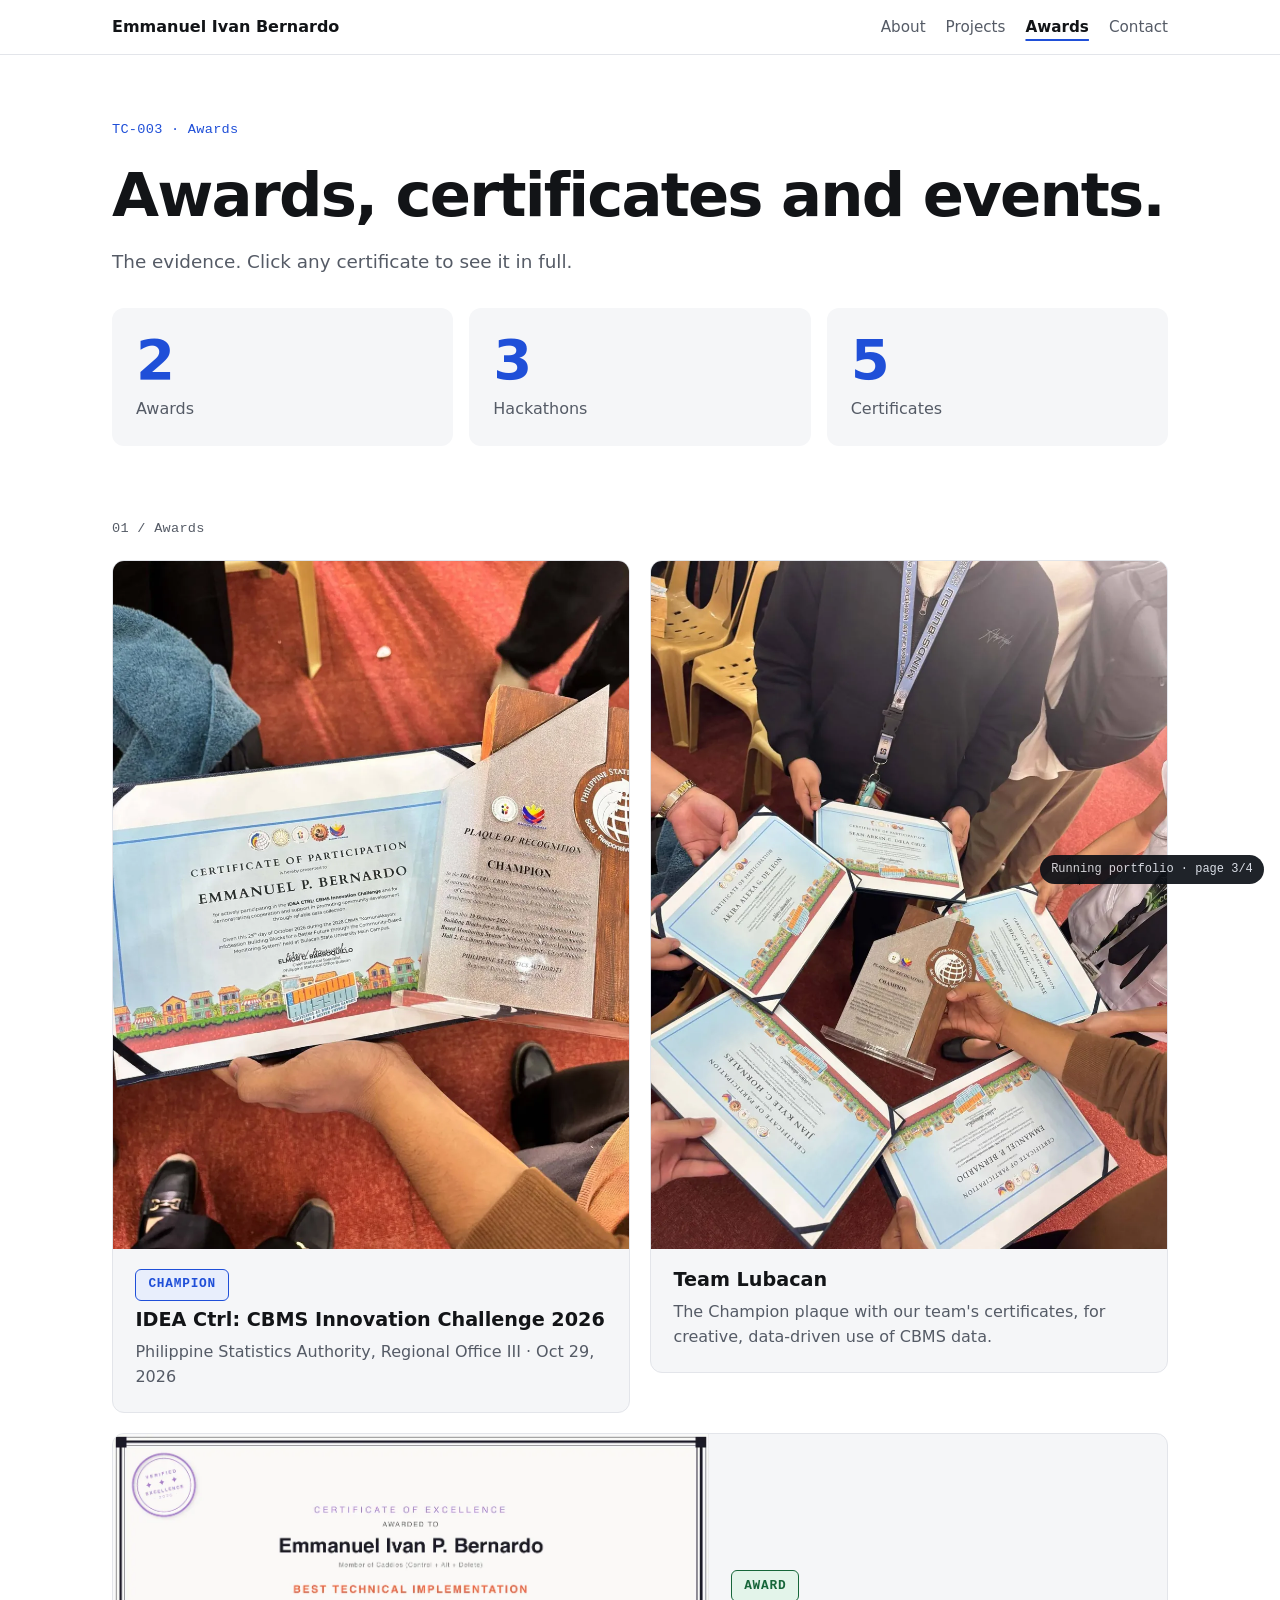
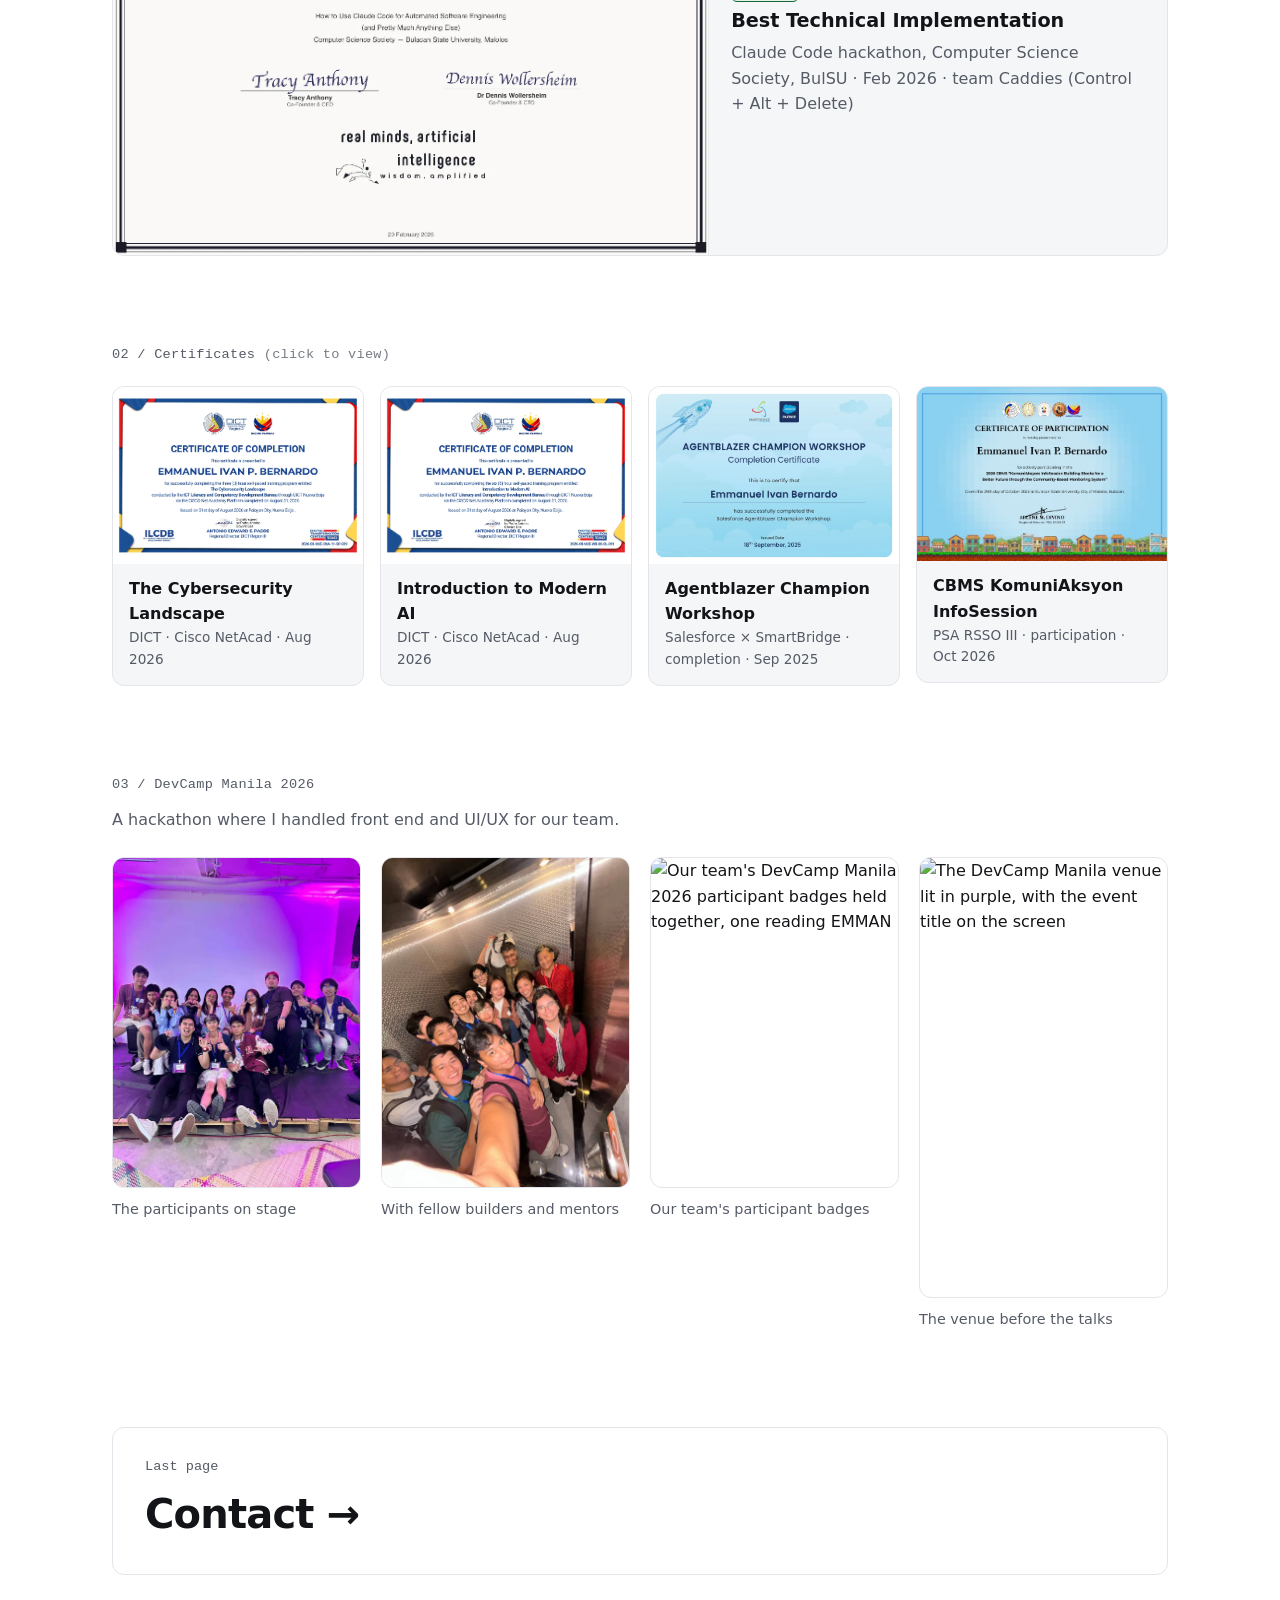
==== awards.html @ 06987fdd "Split portfolio into 4 pages, add portrait and proof buttons" ====
<!DOCTYPE html>
<html lang="en">
  <head>
    <meta charset="utf-8">
    <meta name="viewport" content="width=device-width, initial-scale=1">
    <meta name="color-scheme" content="light dark">
    <meta name="description" content="Awards, certificates and events of Emmanuel Ivan Bernardo.">
    <title>Awards · Emmanuel Ivan Bernardo</title>
    <link rel="stylesheet" href="styles.css">
    <script src="script.js" defer></script>
  </head>
  <body data-page="3">
    <a class="skip-link" href="#main">Skip to content</a>
    <div class="progress" aria-hidden="true"><div class="progress-bar" id="progress-bar"></div></div>
    <p class="progress-label" id="progress-label" aria-hidden="true"></p>

    <header class="site-header">
      <div class="container header-inner">
        <a class="name" href="index.html">Emmanuel Ivan Bernardo</a>
        <nav aria-label="Main">
          <ul class="nav-list">
            <li><a href="index.html">About</a></li>
            <li><a href="projects.html">Projects</a></li>
            <li><a href="awards.html" aria-current="page">Awards</a></li>
            <li><a href="thanks.html">Contact</a></li>
          </ul>
        </nav>
      </div>
    </header>

    <main id="main" class="container">
      <header class="page-head">
        <p class="label">TC-003 · Awards</p>
        <h1>Awards, certificates and events.</h1>
        <p class="lead">The evidence. Click any certificate to see it in full.</p>
      </header>

      <ul class="stats reveal">
        <li><span class="stat-number">2</span><span class="stat-label">Awards</span></li>
        <li><span class="stat-number">3</span><span class="stat-label">Hackathons</span></li>
        <li><span class="stat-number">5</span><span class="stat-label">Certificates</span></li>
      </ul>

      <section class="section" aria-labelledby="awards-title">
        <p class="section-label reveal" id="awards-title">01 / Awards</p>
        <div class="bento">
          <article class="tile reveal">
            <img src="images/psa-champion.webp" alt="Emmanuel holding his IDEA Ctrl certificate next to the Champion plaque from the Philippine Statistics Authority" width="1000" height="1333" loading="lazy">
            <div class="tile-text">
              <span class="status champion">Champion</span>
              <h3>IDEA Ctrl: CBMS Innovation Challenge 2026</h3>
              <p>Philippine Statistics Authority, Regional Office III · Oct 29, 2026</p>
            </div>
          </article>

          <article class="tile reveal">
            <img src="images/psa-team.webp" alt="The IDEA Ctrl Champion plaque surrounded by the team's certificates" width="1000" height="1333" loading="lazy">
            <div class="tile-text">
              <h3>Team Lubacan</h3>
              <p>The Champion plaque with our team's certificates, for creative, data-driven use of CBMS data.</p>
            </div>
          </article>

          <article class="tile tile-wide reveal">
            <button type="button" class="cert-open" data-full="images/cert-best-technical.webp" data-title="Certificate of Excellence: Best Technical Implementation">
              <img src="images/cert-best-technical.webp" alt="Certificate of Excellence for Best Technical Implementation" width="1287" height="909" loading="lazy">
            </button>
            <div class="tile-text">
              <span class="status pass">Award</span>
              <h3>Best Technical Implementation</h3>
              <p>Claude Code hackathon, Computer Science Society, BulSU · Feb 2026 · team Caddies (Control + Alt + Delete)</p>
            </div>
          </article>
        </div>
      </section>

      <section class="section" aria-labelledby="certs-title">
        <p class="section-label reveal" id="certs-title">02 / Certificates <span class="hint">(click to view)</span></p>
        <ul class="cert-grid reveal">
          <li>
            <button type="button" class="cert-open" data-full="images/cert-cybersecurity.webp" data-title="The Cybersecurity Landscape · DICT via Cisco NetAcad">
              <img src="images/cert-cybersecurity.webp" alt="" width="1287" height="910" loading="lazy">
              <span class="cert-name">The Cybersecurity Landscape</span>
              <span class="cert-meta">DICT · Cisco NetAcad · Aug 2026</span>
            </button>
          </li>
          <li>
            <button type="button" class="cert-open" data-full="images/cert-modern-ai.webp" data-title="Introduction to Modern AI · DICT via Cisco NetAcad">
              <img src="images/cert-modern-ai.webp" alt="" width="1287" height="910" loading="lazy">
              <span class="cert-name">Introduction to Modern AI</span>
              <span class="cert-meta">DICT · Cisco NetAcad · Aug 2026</span>
            </button>
          </li>
          <li>
            <button type="button" class="cert-open" data-full="images/cert-agentblazer.webp" data-title="Salesforce Agentblazer Champion Workshop (completion)">
              <img src="images/cert-agentblazer.webp" alt="" width="1400" height="990" loading="lazy">
              <span class="cert-name">Agentblazer Champion Workshop</span>
              <span class="cert-meta">Salesforce × SmartBridge · completion · Sep 2025</span>
            </button>
          </li>
          <li>
            <button type="button" class="cert-open" data-full="images/cert-psa-participation.webp" data-title="CBMS KomuniAksyon InfoSession · PSA">
              <img src="images/cert-psa-participation.webp" alt="" width="1243" height="868" loading="lazy">
              <span class="cert-name">CBMS KomuniAksyon InfoSession</span>
              <span class="cert-meta">PSA RSSO III · participation · Oct 2026</span>
            </button>
          </li>
        </ul>
      </section>

      <section class="section" aria-labelledby="devcamp-title">
        <p class="section-label reveal" id="devcamp-title">03 / DevCamp Manila 2026</p>
        <p class="section-intro reveal">A hackathon where I handled front end and UI/UX for our team.</p>
        <div class="gallery reveal">
          <figure>
            <img src="images/devcamp-group.webp" alt="Participants posing together on stage at DevCamp Manila 2026" width="1000" height="1333" loading="lazy">
            <figcaption>The participants on stage</figcaption>
          </figure>
          <figure>
            <img src="images/devcamp-team.webp" alt="Group selfie with fellow participants and mentors at DevCamp Manila 2026" width="1000" height="1333" loading="lazy">
            <figcaption>With fellow builders and mentors</figcaption>
          </figure>
          <figure>
            <img src="images/devcamp-badges.webp" alt="Our team's DevCamp Manila 2026 participant badges held together, one reading EMMAN" width="1000" height="1333" loading="lazy">
            <figcaption>Our team's participant badges</figcaption>
          </figure>
          <figure>
            <img src="images/devcamp-venue.webp" alt="The DevCamp Manila venue lit in purple, with the event title on the screen" width="900" height="1600" loading="lazy">
            <figcaption>The venue before the talks</figcaption>
          </figure>
        </div>
      </section>

      <nav class="page-next reveal" aria-label="Next page">
        <a href="thanks.html"><span>Last page</span>Contact →</a>
      </nav>
    </main>

    <!-- Certificate viewer (native dialog: Esc closes it) -->
    <dialog class="viewer" id="viewer" aria-labelledby="viewer-title">
      <div class="viewer-head">
        <p id="viewer-title"></p>
        <button type="button" class="viewer-close" id="viewer-close" aria-label="Close">✕</button>
      </div>
      <img id="viewer-img" alt="">
    </dialog>
  </body>
</html>
---- styles.css ----
/* ==========================================================
   Portfolio styles: Swiss-style grid, one cobalt accent
   1. Tokens   2. Base   3. Layout   4. Components
   5. Animations (all switch off with reduced motion)
   Photos are never cropped: every image keeps its full shape.
   ========================================================== */

/* ---------- 1. Tokens ---------- */
:root {
  color-scheme: light dark;

  --bg: #ffffff;
  --surface: #f5f6f8;
  --text: #121417;
  --muted: #555b66;
  --border: #e3e5ea;
  --accent: #1f4fd8;        /* cobalt: 6.6:1 contrast on white */
  --accent-soft: #e8eefc;
  --pass: #17663a;
  --pass-soft: #e3f4ea;

  /* The terminal stays dark in both themes, like a real one */
  --term-bg: #0d1117;
  --term-text: #d6dbe4;
  --term-muted: #8b94a3;
  --term-pass: #5fd38d;

  --max: 66rem;
  --radius: 12px;
  --ease: cubic-bezier(0.2, 0.7, 0.2, 1);
}

@media (prefers-color-scheme: dark) {
  :root {
    --bg: #0f1115;
    --surface: #181b21;
    --text: #eceef2;
    --muted: #a3a9b5;
    --border: #2a2e37;
    --accent: #8fa8ff;
    --accent-soft: #1d2540;
    --pass: #6fd69a;
    --pass-soft: #15291e;
    --term-bg: #07090d;
  }
}

/* ---------- 2. Base ---------- */
*,
*::before,
*::after {
  box-sizing: border-box;
}

html {
  scroll-behavior: smooth;
  scroll-padding-top: 5rem;
}

body {
  margin: 0;
  background: var(--bg);
  color: var(--text);
  font-family: "Segoe UI", system-ui, -apple-system, Roboto, sans-serif;
  font-size: 1rem;
  line-height: 1.6;
}

h1,
h2,
h3 {
  margin: 0;
  line-height: 1.15;
  text-wrap: balance;
}

a {
  color: inherit;
}

img {
  display: block;
  max-width: 100%;
  height: auto;            /* keep the full photo, never stretched or cropped */
}

:focus-visible {
  outline: 3px solid var(--accent);
  outline-offset: 3px;
}

.skip-link {
  position: absolute;
  left: 1rem;
  top: -3rem;
  padding: 0.5rem 1rem;
  background: var(--text);
  color: var(--bg);
  z-index: 20;
}

.skip-link:focus {
  top: 1rem;
}

/* ---------- 3. Layout ---------- */
.container {
  width: min(100% - 2.5rem, var(--max));
  margin-inline: auto;
}

/* Test-run progress bar at the very top */
.progress {
  position: fixed;
  inset: 0 0 auto 0;
  height: 3px;
  z-index: 15;
}

.progress-bar {
  height: 100%;
  width: 100%;
  transform-origin: left;
  transform: scaleX(0);
  background: var(--accent);
}

.progress-label {
  margin: 0;
  z-index: 15;
  position: fixed;
  right: 1rem;
  bottom: 1rem;
  padding: 0.3rem 0.7rem;
  border-radius: 999px;
  background: var(--term-bg);
  color: var(--term-text);
  font-family: Consolas, "Cascadia Mono", monospace;
  font-size: 0.75rem;
  opacity: 0.92;
}

.site-header {
  position: sticky;
  top: 0;
  z-index: 10;
  background: color-mix(in srgb, var(--bg) 88%, transparent);
  backdrop-filter: blur(8px);
  border-bottom: 1px solid var(--border);
}

.header-inner {
  display: flex;
  flex-wrap: wrap;
  align-items: center;
  justify-content: space-between;
  gap: 0.5rem 1.5rem;
  padding-block: 0.9rem;
}

.name {
  font-weight: 700;
  text-decoration: none;
}

.nav-list {
  display: flex;
  flex-wrap: wrap;
  gap: 0.25rem 1.25rem;
  list-style: none;
  margin: 0;
  padding: 0;
}

.nav-list a {
  color: var(--muted);
  text-decoration: none;
  font-size: 0.95rem;
}

.nav-list a:hover {
  color: var(--text);
}

.section {
  padding-block: 4.5rem 1rem;
}

.section-label,
.label {
  margin: 0 0 1.25rem;
  font-family: Consolas, "Cascadia Mono", monospace;
  font-size: 0.85rem;
  color: var(--muted);
  letter-spacing: 0.02em;
}

.label {
  color: var(--accent);
}

/* ---------- 4. Components ---------- */

/* Hero */
.hero {
  display: grid;
  grid-template-columns: minmax(0, 1.25fr) minmax(0, 1fr);
  gap: 3rem;
  align-items: center;
  padding-block: 5rem 2.5rem;
}

.hero h1 {
  font-size: clamp(2.4rem, 1.4rem + 4vw, 4.4rem);
  font-weight: 800;
  letter-spacing: -0.03em;
  margin-bottom: 1.25rem;
}

.break-word {
  color: var(--accent);
  display: inline-block;
}

.lead {
  max-width: 46ch;
  margin: 0 0 2rem;
  color: var(--muted);
  font-size: 1.15rem;
}

.hero-actions,
.contact-actions {
  display: flex;
  flex-wrap: wrap;
  align-items: center;
  gap: 0.75rem 1.25rem;
}

/* Terminal */
.terminal {
  margin: 0;
  border-radius: var(--radius);
  background: var(--term-bg);
  color: var(--term-text);
  border: 1px solid #262c36;
  overflow: hidden;
}

.terminal-bar {
  display: flex;
  align-items: center;
  gap: 0.4rem;
  padding: 0.7rem 1rem;
  border-bottom: 1px solid #262c36;
}

.terminal-bar span {
  width: 0.7rem;
  height: 0.7rem;
  border-radius: 50%;
  background: #3a414d;
}

.terminal-bar p {
  margin: 0 0 0 0.6rem;
  font-family: Consolas, "Cascadia Mono", monospace;
  font-size: 0.8rem;
  color: var(--term-muted);
}

.terminal-body {
  margin: 0;
  padding: 1.25rem 1.25rem 1.5rem;
  font-family: Consolas, "Cascadia Mono", monospace;
  font-size: clamp(0.82rem, 0.75rem + 0.3vw, 0.95rem);
  line-height: 1.9;
  white-space: pre-wrap;
}

.t-cmd {
  color: var(--term-muted);
}

.t-pass {
  color: var(--term-pass);
  font-weight: 700;
  margin-right: 0.4rem;
}

.t-summary {
  display: inline-block;
  margin-top: 0.4rem;
  color: var(--term-pass);
  font-weight: 700;
}

/* Buttons */
.button {
  font: inherit;
  font-weight: 600;
  font-size: 0.95rem;
  padding: 0.75rem 1.3rem;
  border-radius: 10px;
  border: 1.5px solid var(--text);
  text-decoration: none;
  cursor: pointer;
  transition: transform 0.2s var(--ease), background-color 0.2s, color 0.2s;
}

.button.primary {
  background: var(--text);
  color: var(--bg);
}

.button.secondary {
  background: transparent;
  color: var(--text);
}

.button:hover {
  transform: translateY(-2px);
}

.button.secondary:hover {
  background: var(--text);
  color: var(--bg);
}

.text-link {
  color: var(--accent);
  font-weight: 600;
  text-underline-offset: 0.25em;
}

/* About */
.about-grid {
  display: grid;
  grid-template-columns: minmax(0, 1.5fr) minmax(0, 1fr);
  gap: 3rem;
}

.about-text {
  margin: 0;
  font-size: 1.2rem;
  max-width: 60ch;
}

.facts,
.skills {
  margin: 0;
  display: grid;
  gap: 1rem;
}

.skills {
  grid-template-columns: repeat(auto-fit, minmax(14rem, 1fr));
  gap: 1.5rem 2rem;
}

.facts dt,
.skills dt {
  font-family: Consolas, "Cascadia Mono", monospace;
  font-size: 0.8rem;
  color: var(--muted);
}

.facts dd,
.skills dd {
  margin: 0;
  font-weight: 600;
}

/* Project cards written as test reports */
.report {
  border: 1px solid var(--border);
  border-radius: var(--radius);
  padding: clamp(1.25rem, 0.8rem + 1.5vw, 2rem);
  margin-bottom: 1.25rem;
  transition: transform 0.25s var(--ease), border-color 0.25s;
}

.report:hover {
  transform: translateY(-3px);
  border-color: var(--accent);
}

.report-head {
  display: flex;
  flex-wrap: wrap;
  align-items: center;
  justify-content: space-between;
  gap: 0.75rem;
  margin-bottom: 0.75rem;
}

.report h2 {
  font-size: clamp(1.25rem, 1rem + 1vw, 1.6rem);
  font-weight: 700;
}

.report-intro {
  margin: 0 0 1.25rem;
  color: var(--muted);
  max-width: 70ch;
}

.report-rows {
  display: grid;
  gap: 0.6rem;
  margin: 0 0 1rem;
  padding: 1rem 1.25rem;
  background: var(--surface);
  border-radius: 8px;
}

.report-rows div {
  display: grid;
  grid-template-columns: 7.5rem minmax(0, 1fr);
  gap: 1rem;
}

.report-rows dt {
  font-family: Consolas, "Cascadia Mono", monospace;
  font-size: 0.85rem;
  color: var(--muted);
  padding-top: 0.1rem;
}

.report-rows dd {
  margin: 0;
}

/* Expandable "View full report" */
.full-report {
  margin-bottom: 1rem;
}

.full-report summary {
  cursor: pointer;
  color: var(--accent);
  font-weight: 600;
  width: fit-content;
}

.steps {
  margin: 0.75rem 0 0;
  padding-left: 1.4rem;
  display: grid;
  gap: 0.4rem;
  color: var(--muted);
}

.report-foot {
  display: flex;
  flex-wrap: wrap;
  align-items: center;
  justify-content: space-between;
  gap: 0.75rem;
}

/* Status stamps */
.status {
  display: inline-block;
  font-family: Consolas, "Cascadia Mono", monospace;
  font-size: 0.8rem;
  font-weight: 700;
  text-transform: uppercase;
  letter-spacing: 0.06em;
  padding: 0.3rem 0.75rem;
  border-radius: 6px;
  border: 1.5px solid currentColor;
}

.status.pass { color: var(--pass); background: var(--pass-soft); }
.status.champion { color: var(--accent); background: var(--accent-soft); }
.status.mockup { color: var(--muted); background: var(--surface); }

.tags {
  display: flex;
  flex-wrap: wrap;
  gap: 0.5rem;
  list-style: none;
  margin: 0;
  padding: 0;
}

.tags li {
  font-size: 0.85rem;
  padding: 0.2rem 0.7rem;
  border: 1px solid var(--border);
  border-radius: 999px;
  color: var(--muted);
}

/* Awards: tiles keep each image's natural shape */
.bento {
  display: grid;
  grid-template-columns: repeat(2, minmax(0, 1fr));
  gap: 1.25rem;
  align-items: start;
}

.tile {
  border: 1px solid var(--border);
  border-radius: var(--radius);
  overflow: hidden;
  background: var(--surface);
  transition: transform 0.25s var(--ease), border-color 0.25s;
}

.tile:hover {
  transform: translateY(-3px);
  border-color: var(--accent);
}

.tile img {
  width: 100%;
}

.tile-wide {
  grid-column: 1 / -1;
  display: grid;
  grid-template-columns: minmax(0, 1.3fr) minmax(0, 1fr);
  align-items: center;
}

.tile-text {
  display: grid;
  gap: 0.5rem;
  padding: 1.25rem 1.4rem 1.4rem;
  justify-items: start;
}

.tile-text h3 {
  font-size: 1.2rem;
}

.tile-text p {
  margin: 0;
  color: var(--muted);
}

.sub-heading {
  margin: 3rem 0 1rem;
  font-size: 1.1rem;
}

.sub-heading span {
  color: var(--muted);
  font-weight: 400;
  font-size: 0.9rem;
}

/* Certificate thumbnails */
.cert-open {
  display: block;
  width: 100%;
  padding: 0;
  border: 0;
  background: none;
  color: inherit;
  font: inherit;
  text-align: left;
  cursor: zoom-in;
}

.cert-grid {
  display: grid;
  grid-template-columns: repeat(auto-fit, minmax(14rem, 1fr));
  gap: 1rem;
  list-style: none;
  margin: 0;
  padding: 0;
}

.cert-grid .cert-open {
  border: 1px solid var(--border);
  border-radius: var(--radius);
  overflow: hidden;
  background: var(--surface);
  transition: transform 0.25s var(--ease), border-color 0.25s;
}

.cert-grid .cert-open:hover {
  transform: translateY(-3px);
  border-color: var(--accent);
}

.cert-name,
.cert-meta {
  display: block;
  padding-inline: 1rem;
}

.cert-name {
  padding-top: 0.75rem;
  font-weight: 700;
}

.cert-meta {
  padding-bottom: 0.9rem;
  color: var(--muted);
  font-size: 0.85rem;
}

/* Event photos */
.gallery {
  display: grid;
  grid-template-columns: repeat(auto-fit, minmax(13rem, 1fr));
  gap: 1.25rem;
  align-items: start;
  margin-bottom: 2rem;
}

.gallery figure {
  margin: 0;
}

.gallery img {
  width: 100%;
  border-radius: var(--radius);
  border: 1px solid var(--border);
}

.gallery figcaption {
  margin-top: 0.6rem;
  color: var(--muted);
  font-size: 0.9rem;
}

/* Numbers */
.stats {
  display: grid;
  grid-template-columns: repeat(auto-fit, minmax(9rem, 1fr));
  gap: 1rem;
  list-style: none;
  margin: 0;
  padding: 0;
}

.stats li {
  display: grid;
  padding: 1.5rem;
  background: var(--surface);
  border-radius: var(--radius);
}

.stat-number {
  font-size: clamp(2.5rem, 2rem + 2vw, 3.5rem);
  font-weight: 800;
  line-height: 1;
  color: var(--accent);
}

.stat-label {
  color: var(--muted);
  margin-top: 0.5rem;
}

/* Contact / footer */
.site-footer {
  margin-top: 4rem;
  padding-block: 4rem 4rem;
  border-top: 1px solid var(--border);
}

.contact-line {
  margin: 0 0 1.75rem;
  font-size: clamp(2rem, 1.4rem + 2.5vw, 3.25rem);
  font-weight: 800;
  letter-spacing: -0.02em;
  line-height: 1.1;
}

.copy-status {
  min-height: 1.6em;
  margin: 1rem 0 0;
  color: var(--pass);
  font-weight: 600;
}

.credit {
  margin: 2.5rem 0 0;
  color: var(--muted);
  font-size: 0.85rem;
}

/* Certificate viewer */
.viewer {
  width: min(100% - 2rem, 60rem);
  max-height: calc(100vh - 2rem);
  padding: 0;
  border: 1px solid var(--border);
  border-radius: var(--radius);
  background: var(--bg);
  color: var(--text);
}

.viewer::backdrop {
  background: rgb(0 0 0 / 0.7);
}

.viewer-head {
  display: flex;
  align-items: center;
  justify-content: space-between;
  gap: 1rem;
  padding: 0.75rem 1rem;
  border-bottom: 1px solid var(--border);
}

.viewer-head p {
  margin: 0;
  font-weight: 600;
}

.viewer-close {
  font: inherit;
  font-size: 1.1rem;
  width: 2.25rem;
  height: 2.25rem;
  border: 1px solid var(--border);
  border-radius: 8px;
  background: transparent;
  color: var(--text);
  cursor: pointer;
}

.viewer img {
  width: 100%;
  max-height: calc(100vh - 7rem);
  object-fit: contain;     /* the whole certificate always fits */
}

/* ---------- Multi-page additions ---------- */

/* Current page in the navigation */
.nav-list a[aria-current="page"] {
  color: var(--text);
  font-weight: 700;
  text-decoration: underline;
  text-decoration-color: var(--accent);
  text-decoration-thickness: 2px;
  text-underline-offset: 0.45em;
}

/* Portrait in the hero: full photo, no cropping */
.hero-photo {
  margin: 0;
  justify-self: end;
  width: 100%;
  max-width: 24rem;
  position: relative;
  animation: rise 0.7s var(--ease) 0.15s both;
}

.hero-photo::before {
  content: "";
  position: absolute;
  inset: 1rem -1rem -1rem 1rem;
  background: var(--accent-soft);
  border-radius: var(--radius);
}

.hero-photo img {
  position: relative;
  width: 100%;
  border-radius: var(--radius);
  border: 1px solid var(--border);
}

/* Page titles on Projects and Awards */
.page-head {
  padding-block: 4rem 2rem;
}

.page-head h1 {
  font-size: clamp(2.2rem, 1.4rem + 3.4vw, 3.8rem);
  font-weight: 800;
  letter-spacing: -0.03em;
  margin-bottom: 1rem;
}

.page-head .lead {
  margin-bottom: 0;
}

.section-intro {
  margin: -0.5rem 0 1.5rem;
  color: var(--muted);
}

.hint {
  color: var(--muted);
  opacity: 0.8;
}

/* "Read the full test report" looks like a button */
.full-report summary {
  display: inline-flex;
  align-items: center;
  gap: 0.4rem;
  padding: 0.5rem 0.9rem;
  border: 1.5px solid var(--accent);
  border-radius: 8px;
  color: var(--accent);
  list-style: none;
}

.full-report summary::-webkit-details-marker {
  display: none;
}

.full-report summary::before {
  content: "▸";
  transition: transform 0.2s var(--ease);
}

.full-report[open] summary::before {
  transform: rotate(90deg);
}

.full-report summary:hover {
  background: var(--accent-soft);
}

/* Proof / demo buttons: the most visible thing on each card */
.proof {
  display: flex;
  flex-wrap: wrap;
  align-items: center;
  justify-content: space-between;
  gap: 1rem;
  margin-top: 1.25rem;
  padding-top: 1.25rem;
  border-top: 1px dashed var(--border);
}

.proof-button {
  display: inline-grid;
  gap: 0.1rem;
  padding: 0.85rem 1.4rem;
  border-radius: 10px;
  background: var(--accent);
  color: var(--bg);
  text-decoration: none;
  box-shadow: 0 6px 18px -8px var(--accent);
  transition: transform 0.2s var(--ease), box-shadow 0.2s;
}

.proof-button:hover {
  transform: translateY(-3px);
  box-shadow: 0 12px 24px -10px var(--accent);
}

.proof-kicker {
  font-family: Consolas, "Cascadia Mono", monospace;
  font-size: 0.72rem;
  font-weight: 700;
  letter-spacing: 0.1em;
  text-transform: uppercase;
  opacity: 0.85;
}

.proof-title {
  font-size: 1.05rem;
  font-weight: 700;
}

/* Big "Next page" link at the bottom of each page */
.page-next {
  padding-block: 3rem 5rem;
}

.page-next a {
  display: grid;
  gap: 0.25rem;
  padding: 1.75rem 2rem;
  border: 1px solid var(--border);
  border-radius: var(--radius);
  text-decoration: none;
  font-size: clamp(1.6rem, 1.2rem + 2vw, 2.5rem);
  font-weight: 800;
  letter-spacing: -0.02em;
  transition: border-color 0.25s, transform 0.25s var(--ease);
}

.page-next a span {
  font-family: Consolas, "Cascadia Mono", monospace;
  font-size: 0.85rem;
  font-weight: 400;
  letter-spacing: 0;
  color: var(--muted);
}

.page-next a:hover {
  border-color: var(--accent);
  transform: translateY(-3px);
}

/* Thank-you page: message in the middle, contacts at the bottom */
.thanks {
  min-height: calc(100vh - 4rem);
  display: grid;
  grid-template-rows: 1fr auto;
}

.thanks-message {
  align-self: center;
  padding-block: 4rem;
}

.thanks-message h1 {
  font-size: clamp(3.5rem, 2rem + 8vw, 8rem);
  font-weight: 800;
  letter-spacing: -0.04em;
  line-height: 1;
  margin-bottom: 1.5rem;
  animation: rise 0.8s var(--ease) both;
}

.thanks-sub {
  max-width: 52ch;
  margin: 0;
  font-size: 1.2rem;
  /* The low-opacity line under "Thank you". Faded through the color, not `opacity`,
     so the fade-in animation (which animates opacity) can't override it. */
  color: color-mix(in srgb, var(--text) 50%, transparent);
  animation: rise 0.8s var(--ease) 0.2s both;
}

.thanks-contact {
  padding-block: 2rem 2.5rem;
  border-top: 1px solid var(--border);
}

.thanks-contact .credit {
  margin-top: 1.5rem;
}

/* Phones and small tablets */
@media (max-width: 800px) {
  .hero-photo {
    order: -1;
    justify-self: start;
    max-width: 15rem;
  }

  .proof-button {
    width: 100%;
  }

  .hero,
  .about-grid,
  .bento,
  .tile-wide {
    grid-template-columns: minmax(0, 1fr);
    gap: 2rem;
  }

  .tile-wide {
    gap: 0;
  }

  .report-rows div {
    grid-template-columns: minmax(0, 1fr);
    gap: 0.1rem;
  }

  .progress-label {
    display: none;
  }
}

/* ---------- 5. Animations ---------- */

.hero-text {
  animation: rise 0.7s var(--ease) both;
}

@keyframes rise {
  from { opacity: 0; transform: translateY(16px); }
  to { opacity: 1; transform: none; }
}

/* "breaks" gives a tiny glitch twitch once, after the headline appears */
.break-word {
  animation: glitch 0.5s steps(2) 1.1s 2;
}

@keyframes glitch {
  0% { transform: translate(0); }
  25% { transform: translate(-2px, 1px) skewX(-6deg); }
  50% { transform: translate(2px, -1px); }
  75% { transform: translate(-1px, 0) skewX(4deg); }
  100% { transform: translate(0); }
}

/* Terminal lines appear one by one (JavaScript adds .is-typed) */
.js .t-line {
  opacity: 0;
  transform: translateX(-6px);
  transition: opacity 0.35s var(--ease), transform 0.35s var(--ease);
}

.js .t-line.is-typed {
  opacity: 1;
  transform: none;
}

/* Sections fade up as you scroll to them */
.js .reveal {
  opacity: 0;
  transform: translateY(24px);
  transition: opacity 0.6s var(--ease), transform 0.6s var(--ease);
}

.js .reveal.is-visible {
  opacity: 1;
  transform: none;
}

/* Status stamps "land" after their card appears */
.js .reveal .status {
  transform: scale(1.25) rotate(-6deg);
  opacity: 0;
  transition: transform 0.35s var(--ease) 0.35s, opacity 0.35s 0.35s;
}

.js .reveal.is-visible .status {
  transform: none;
  opacity: 1;
}

/* Viewer opens with a gentle zoom */
.viewer[open] {
  animation: pop 0.25s var(--ease);
}

@keyframes pop {
  from { opacity: 0; transform: scale(0.96); }
  to { opacity: 1; transform: none; }
}

@media (prefers-reduced-motion: reduce) {
  html {
    scroll-behavior: auto;
  }

  *,
  *::before,
  *::after {
    animation: none !important;
    transition: none !important;
  }

  .js .reveal,
  .js .reveal .status,
  .js .t-line {
    opacity: 1;
    transform: none;
  }
}
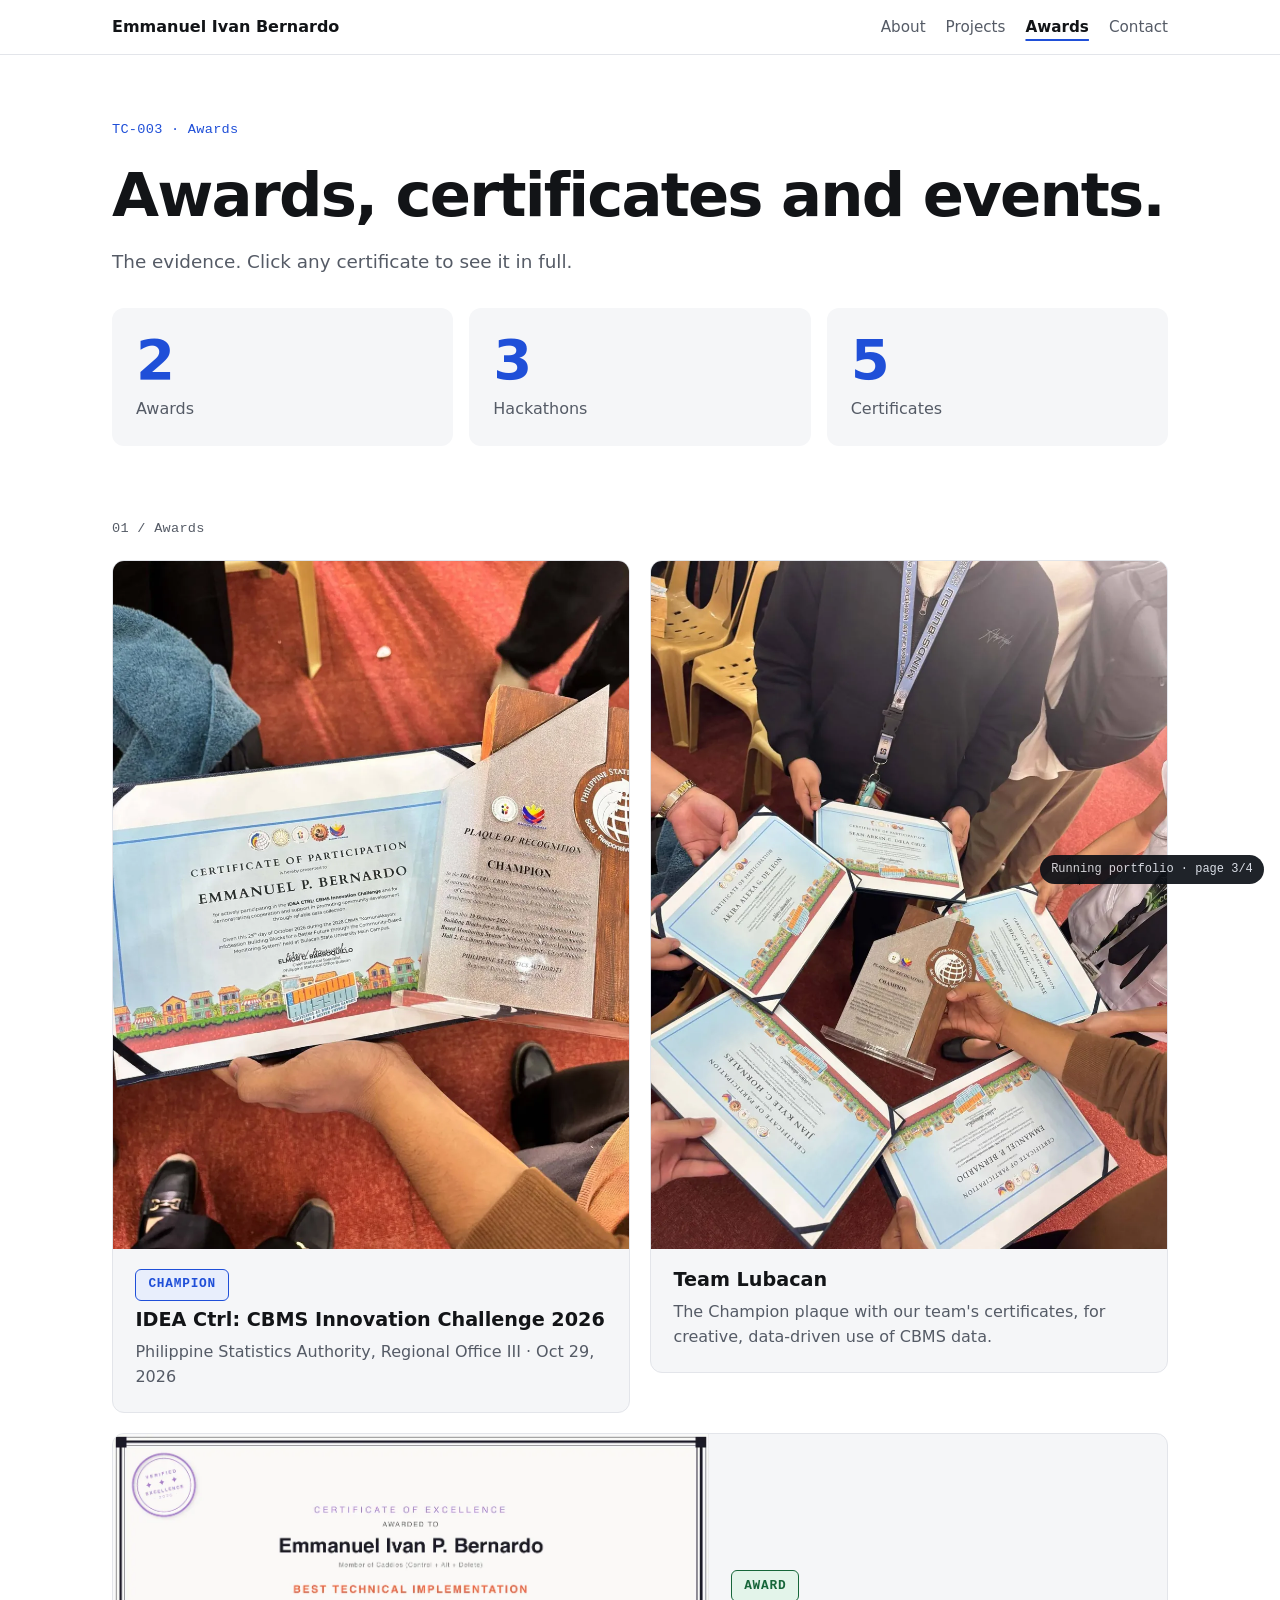
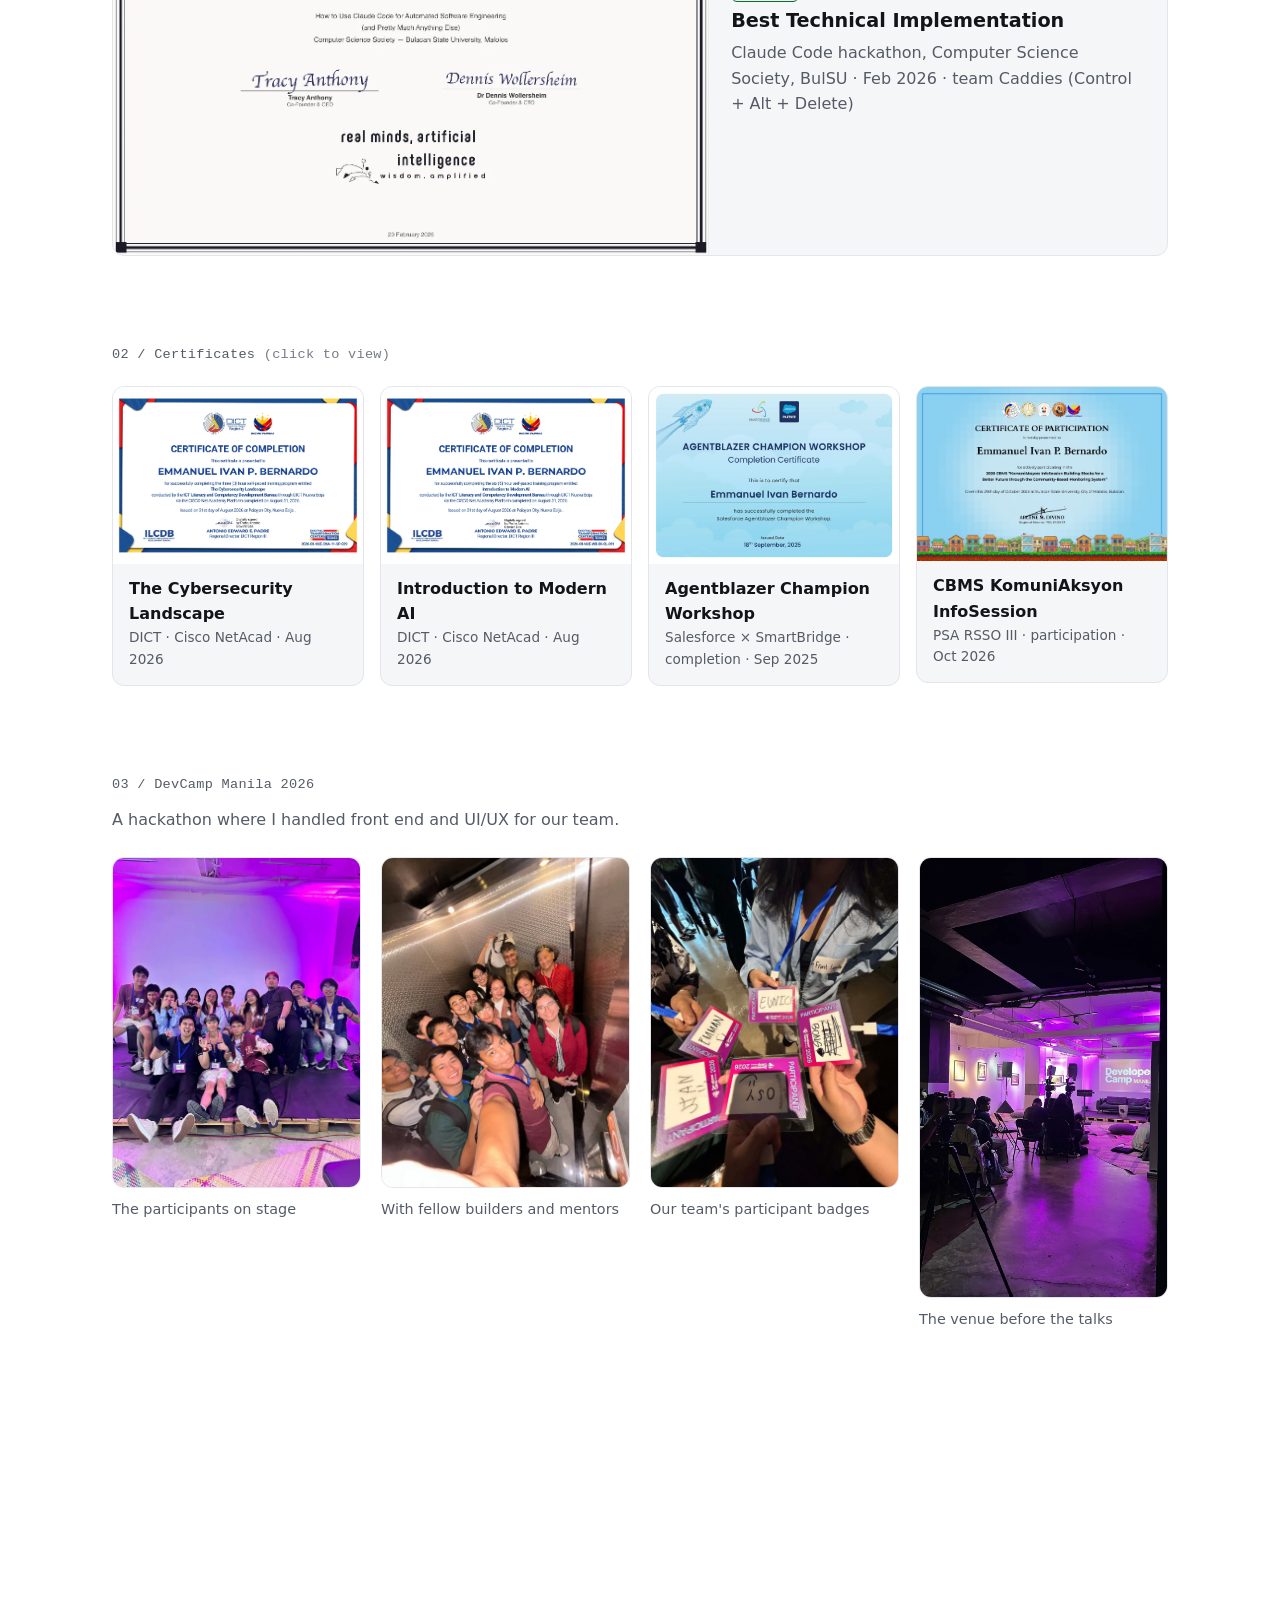
==== commit 26b16293: "Name the site Emmanuel Ivan's Portfolio" ====
--- a/awards.html
+++ b/awards.html
@@ -5,7 +5,7 @@
     <meta name="viewport" content="width=device-width, initial-scale=1">
     <meta name="color-scheme" content="light dark">
     <meta name="description" content="Awards, certificates and events of Emmanuel Ivan Bernardo.">
-    <title>Awards · Emmanuel Ivan Bernardo</title>
+    <title>Awards · Emmanuel Ivan's Portfolio</title>
     <link rel="stylesheet" href="styles.css">
     <script src="script.js" defer></script>
   </head>
